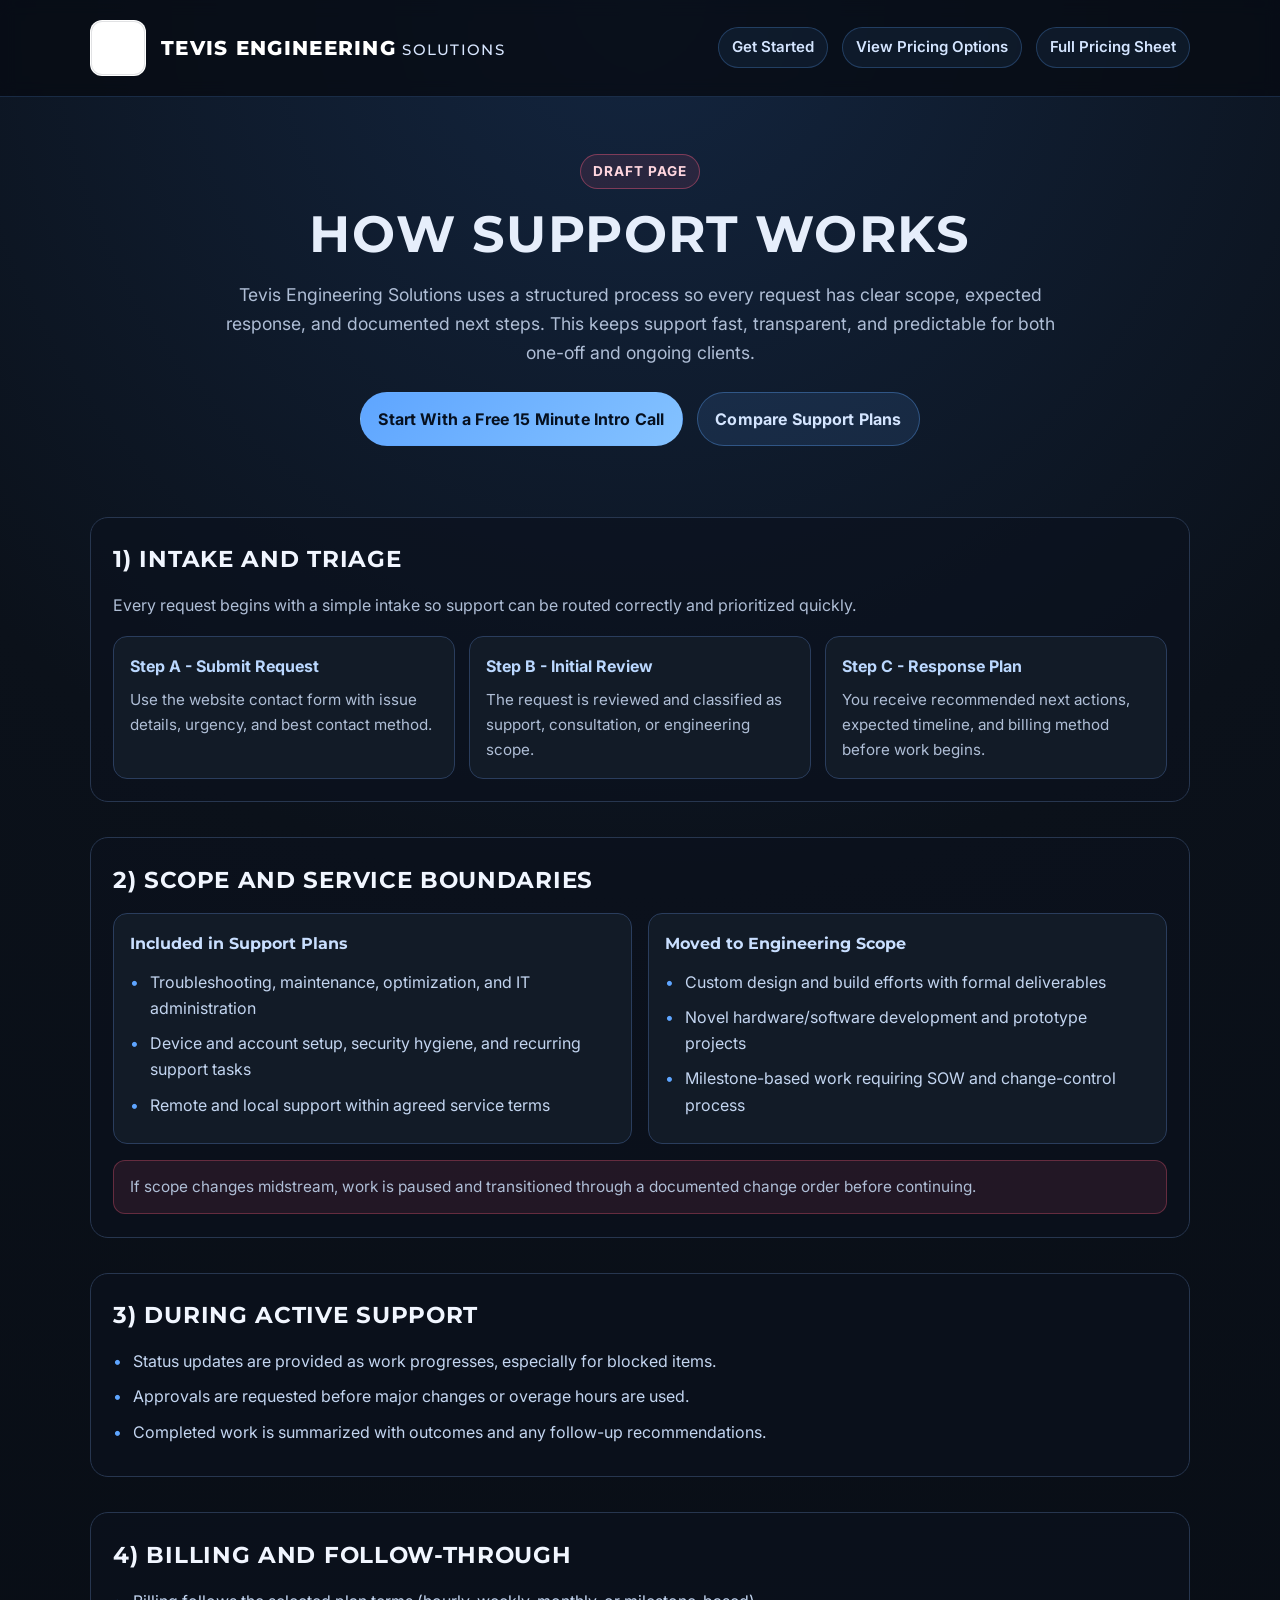
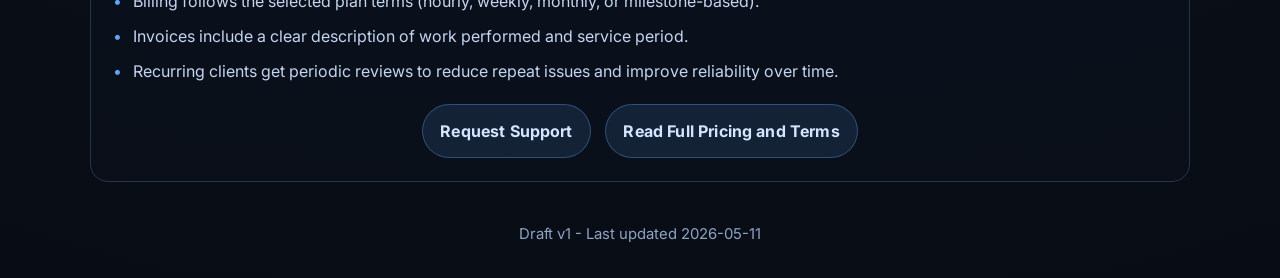
==== how_support_works.html @ e538a78a "Create how_support_works.html" ====
<!DOCTYPE html>
<html lang="en">
<head>
  <meta charset="UTF-8">
  <meta name="viewport" content="width=device-width, initial-scale=1.0">
  <title>How Support Works | Tevis Engineering Solutions</title>
  <meta name="description" content="How Tevis Engineering Solutions support works: intake, triage, scope, delivery, billing, and service boundaries.">
  <link rel="preconnect" href="https://fonts.googleapis.com">
  <link rel="preconnect" href="https://fonts.gstatic.com" crossorigin>
  <link href="https://fonts.googleapis.com/css2?family=Inter:wght@400;500;600;700&family=Montserrat:wght@500;700;800&display=swap" rel="stylesheet">
  <style>
    :root {
      --bg: #0b111a;
      --card: #121b27;
      --text: #e6eefb;
      --muted: #afbed6;
      --line: #27364f;
      --blue: #5ea5ff;
      --blue-deep: #1d4f94;
      --accent: #ff5c7f;
    }
    * { box-sizing: border-box; margin: 0; padding: 0; }
    html { scroll-behavior: smooth; }
    body {
      font-family: "Inter", "Segoe UI", system-ui, sans-serif;
      background: radial-gradient(circle at top, #13253f 0%, var(--bg) 45%, #080d15 100%);
      color: var(--text);
      line-height: 1.65;
    }
    .container {
      width: min(1100px, 92%);
      margin: 0 auto;
    }
    .topbar {
      position: sticky;
      top: 0;
      z-index: 20;
      backdrop-filter: blur(8px);
      background: rgba(7, 11, 18, 0.78);
      border-bottom: 1px solid rgba(94, 165, 255, 0.2);
    }
    .topbar-inner {
      display: flex;
      align-items: center;
      justify-content: space-between;
      gap: 1rem;
      padding: 1.05rem 0;
    }
    .brand {
      display: inline-flex;
      align-items: center;
      gap: 0.95rem;
      color: var(--text);
      text-decoration: none;
      min-height: 62px;
      padding-right: 1rem;
    }
    .logo-slot {
      /* Final logo image target size: 56px x 56px */
      width: 56px;
      height: 56px;
      border-radius: 12px;
      background: #ffffff;
      border: 1px solid rgba(255, 255, 255, 0.4);
      box-shadow: inset 0 0 0 1px rgba(8, 17, 34, 0.12);
      display: inline-block;
    }
    .logo-lockup {
      display: flex;
      align-items: baseline;
      gap: 0.4rem;
      font-family: "Montserrat", sans-serif;
      line-height: 1;
      text-transform: uppercase;
      letter-spacing: 0.08em;
      white-space: nowrap;
    }
    .logo-primary {
      font-size: 1.26rem;
      font-weight: 800;
      color: #ffffff;
    }
    .logo-secondary {
      font-size: 0.94rem;
      font-weight: 500;
      color: #d8e6ff;
    }
    .link-row {
      display: flex;
      align-items: center;
      gap: 0.9rem;
      flex-wrap: wrap;
    }
    .link-row a {
      color: #d4e5ff;
      text-decoration: none;
      font-weight: 600;
      font-size: 0.94rem;
      border: 1px solid rgba(94, 165, 255, 0.26);
      border-radius: 999px;
      padding: 0.45rem 0.8rem;
      background: rgba(94, 165, 255, 0.08);
      transition: background 0.2s ease, transform 0.2s ease;
    }
    .link-row a:hover {
      background: rgba(94, 165, 255, 0.18);
      transform: translateY(-1px);
    }
    .hero {
      padding: 3.6rem 0 2.2rem;
      text-align: center;
    }
    .eyebrow {
      display: inline-block;
      padding: 0.32rem 0.75rem;
      border: 1px solid rgba(255, 92, 127, 0.4);
      border-radius: 999px;
      color: #ffd6df;
      font-size: 0.85rem;
      letter-spacing: 0.07em;
      text-transform: uppercase;
      font-weight: 700;
      margin-bottom: 1rem;
      background: rgba(255, 92, 127, 0.1);
    }
    h1 {
      font-family: "Montserrat", sans-serif;
      text-transform: uppercase;
      letter-spacing: 0.03em;
      font-size: clamp(2rem, 6vw, 3.2rem);
      line-height: 1.15;
      margin-bottom: 1rem;
    }
    .hero p {
      max-width: 850px;
      margin: 0 auto;
      color: var(--muted);
      font-size: 1.1rem;
    }
    .btn-row {
      display: flex;
      justify-content: center;
      gap: 0.85rem;
      flex-wrap: wrap;
      margin-top: 1.6rem;
    }
    .btn {
      display: inline-block;
      text-decoration: none;
      border-radius: 999px;
      padding: 0.8rem 1.1rem;
      font-weight: 700;
      letter-spacing: 0.01em;
      border: 1px solid transparent;
    }
    .btn-primary {
      background: linear-gradient(135deg, var(--blue), #84c2ff);
      color: #06101f;
    }
    .btn-secondary {
      border-color: rgba(94, 165, 255, 0.35);
      background: rgba(94, 165, 255, 0.12);
      color: #d4e5ff;
    }
    .section {
      margin-top: 2.2rem;
      background: rgba(11, 18, 30, 0.66);
      border: 1px solid var(--line);
      border-radius: 18px;
      padding: 1.4rem;
    }
    .section h2 {
      font-family: "Montserrat", sans-serif;
      text-transform: uppercase;
      letter-spacing: 0.03em;
      font-size: 1.45rem;
      margin-bottom: 0.85rem;
      color: #f1f6ff;
    }
    .section p {
      color: var(--muted);
    }
    .steps {
      display: grid;
      grid-template-columns: repeat(auto-fit, minmax(220px, 1fr));
      gap: 0.9rem;
      margin-top: 1.1rem;
    }
    .step {
      background: var(--card);
      border: 1px solid #2a3d5d;
      border-radius: 14px;
      padding: 1rem;
    }
    .step strong {
      display: inline-block;
      color: #bbd8ff;
      margin-bottom: 0.45rem;
    }
    .step p {
      font-size: 0.95rem;
    }
    ul {
      list-style: none;
      margin-top: 0.7rem;
    }
    li {
      position: relative;
      padding-left: 1.25rem;
      margin-bottom: 0.55rem;
      color: #c3d5f0;
    }
    li::before {
      content: "•";
      color: var(--blue);
      position: absolute;
      left: 0;
      top: 0;
    }
    .grid-two {
      display: grid;
      grid-template-columns: repeat(auto-fit, minmax(270px, 1fr));
      gap: 0.95rem;
      margin-top: 0.9rem;
    }
    .panel {
      background: var(--card);
      border: 1px solid #2a3d5d;
      border-radius: 14px;
      padding: 1rem;
    }
    .panel h3 {
      font-family: "Montserrat", sans-serif;
      color: #c9dfff;
      margin-bottom: 0.55rem;
      font-size: 1.02rem;
    }
    .note {
      margin-top: 1rem;
      padding: 0.85rem 1rem;
      border-radius: 12px;
      border: 1px solid rgba(255, 92, 127, 0.3);
      background: rgba(255, 92, 127, 0.1);
      color: #ffd9e3;
      font-size: 0.96rem;
    }
    footer {
      margin: 2.5rem 0 2rem;
      text-align: center;
      color: #8ea3c4;
      font-size: 0.93rem;
    }
    @media (max-width: 640px) {
      .topbar-inner {
        flex-direction: column;
        align-items: flex-start;
      }
      .brand {
        min-height: 52px;
      }
      .logo-slot {
        width: 48px;
        height: 48px;
      }
      .logo-primary {
        font-size: 1.05rem;
      }
      .logo-secondary {
        font-size: 0.8rem;
      }
      .hero {
        padding-top: 2.8rem;
      }
      .section {
        padding: 1.1rem;
      }
    }
  </style>
</head>
<body>
  <div class="topbar">
    <div class="container topbar-inner">
      <a href="index.html" class="brand" aria-label="Back to Tevis Engineering Solutions home">
        <!-- White logo placeholder. Replace with <img> sized 56px x 56px (desktop), 48px x 48px (mobile). -->
        <!-- Example: <img src="assets/logo.png" alt="Tevis Engineering Solutions logo" class="logo-slot"> -->
        <span class="logo-slot" aria-hidden="true"></span>
        <span class="logo-lockup">
          <span class="logo-primary">Tevis Engineering</span>
          <span class="logo-secondary">Solutions</span>
        </span>
      </a>
      <div class="link-row">
        <a href="index.html#contact">Get Started</a>
        <a href="index.html#pricing">View Pricing Options</a>
        <a href="Tevis_Engineering_Solutions_Service_Pricing_Sheet.html">Full Pricing Sheet</a>
      </div>
    </div>
  </div>

  <main class="container">
    <section class="hero">
      <span class="eyebrow">Draft Page</span>
      <h1>How Support Works</h1>
      <p>
        Tevis Engineering Solutions uses a structured process so every request has clear scope, expected response, and documented next steps.
        This keeps support fast, transparent, and predictable for both one-off and ongoing clients.
      </p>
      <div class="btn-row">
        <a class="btn btn-primary" href="index.html#contact">Start With a Free 15 Minute Intro Call</a>
        <a class="btn btn-secondary" href="index.html#pricing">Compare Support Plans</a>
      </div>
    </section>

    <section class="section">
      <h2>1) Intake and Triage</h2>
      <p>Every request begins with a simple intake so support can be routed correctly and prioritized quickly.</p>
      <div class="steps">
        <div class="step">
          <strong>Step A - Submit Request</strong>
          <p>Use the website contact form with issue details, urgency, and best contact method.</p>
        </div>
        <div class="step">
          <strong>Step B - Initial Review</strong>
          <p>The request is reviewed and classified as support, consultation, or engineering scope.</p>
        </div>
        <div class="step">
          <strong>Step C - Response Plan</strong>
          <p>You receive recommended next actions, expected timeline, and billing method before work begins.</p>
        </div>
      </div>
    </section>

    <section class="section">
      <h2>2) Scope and Service Boundaries</h2>
      <div class="grid-two">
        <div class="panel">
          <h3>Included in Support Plans</h3>
          <ul>
            <li>Troubleshooting, maintenance, optimization, and IT administration</li>
            <li>Device and account setup, security hygiene, and recurring support tasks</li>
            <li>Remote and local support within agreed service terms</li>
          </ul>
        </div>
        <div class="panel">
          <h3>Moved to Engineering Scope</h3>
          <ul>
            <li>Custom design and build efforts with formal deliverables</li>
            <li>Novel hardware/software development and prototype projects</li>
            <li>Milestone-based work requiring SOW and change-control process</li>
          </ul>
        </div>
      </div>
      <p class="note">If scope changes midstream, work is paused and transitioned through a documented change order before continuing.</p>
    </section>

    <section class="section">
      <h2>3) During Active Support</h2>
      <ul>
        <li>Status updates are provided as work progresses, especially for blocked items.</li>
        <li>Approvals are requested before major changes or overage hours are used.</li>
        <li>Completed work is summarized with outcomes and any follow-up recommendations.</li>
      </ul>
    </section>

    <section class="section">
      <h2>4) Billing and Follow-Through</h2>
      <ul>
        <li>Billing follows the selected plan terms (hourly, weekly, monthly, or milestone-based).</li>
        <li>Invoices include a clear description of work performed and service period.</li>
        <li>Recurring clients get periodic reviews to reduce repeat issues and improve reliability over time.</li>
      </ul>
      <div class="btn-row" style="margin-top:1.25rem;">
        <a class="btn btn-secondary" href="index.html#contact">Request Support</a>
        <a class="btn btn-secondary" href="Tevis_Engineering_Solutions_Service_Pricing_Sheet.html">Read Full Pricing and Terms</a>
      </div>
    </section>

    <footer>
      Draft v1 - Last updated 2026-05-11
    </footer>
  </main>
</body>
</html>
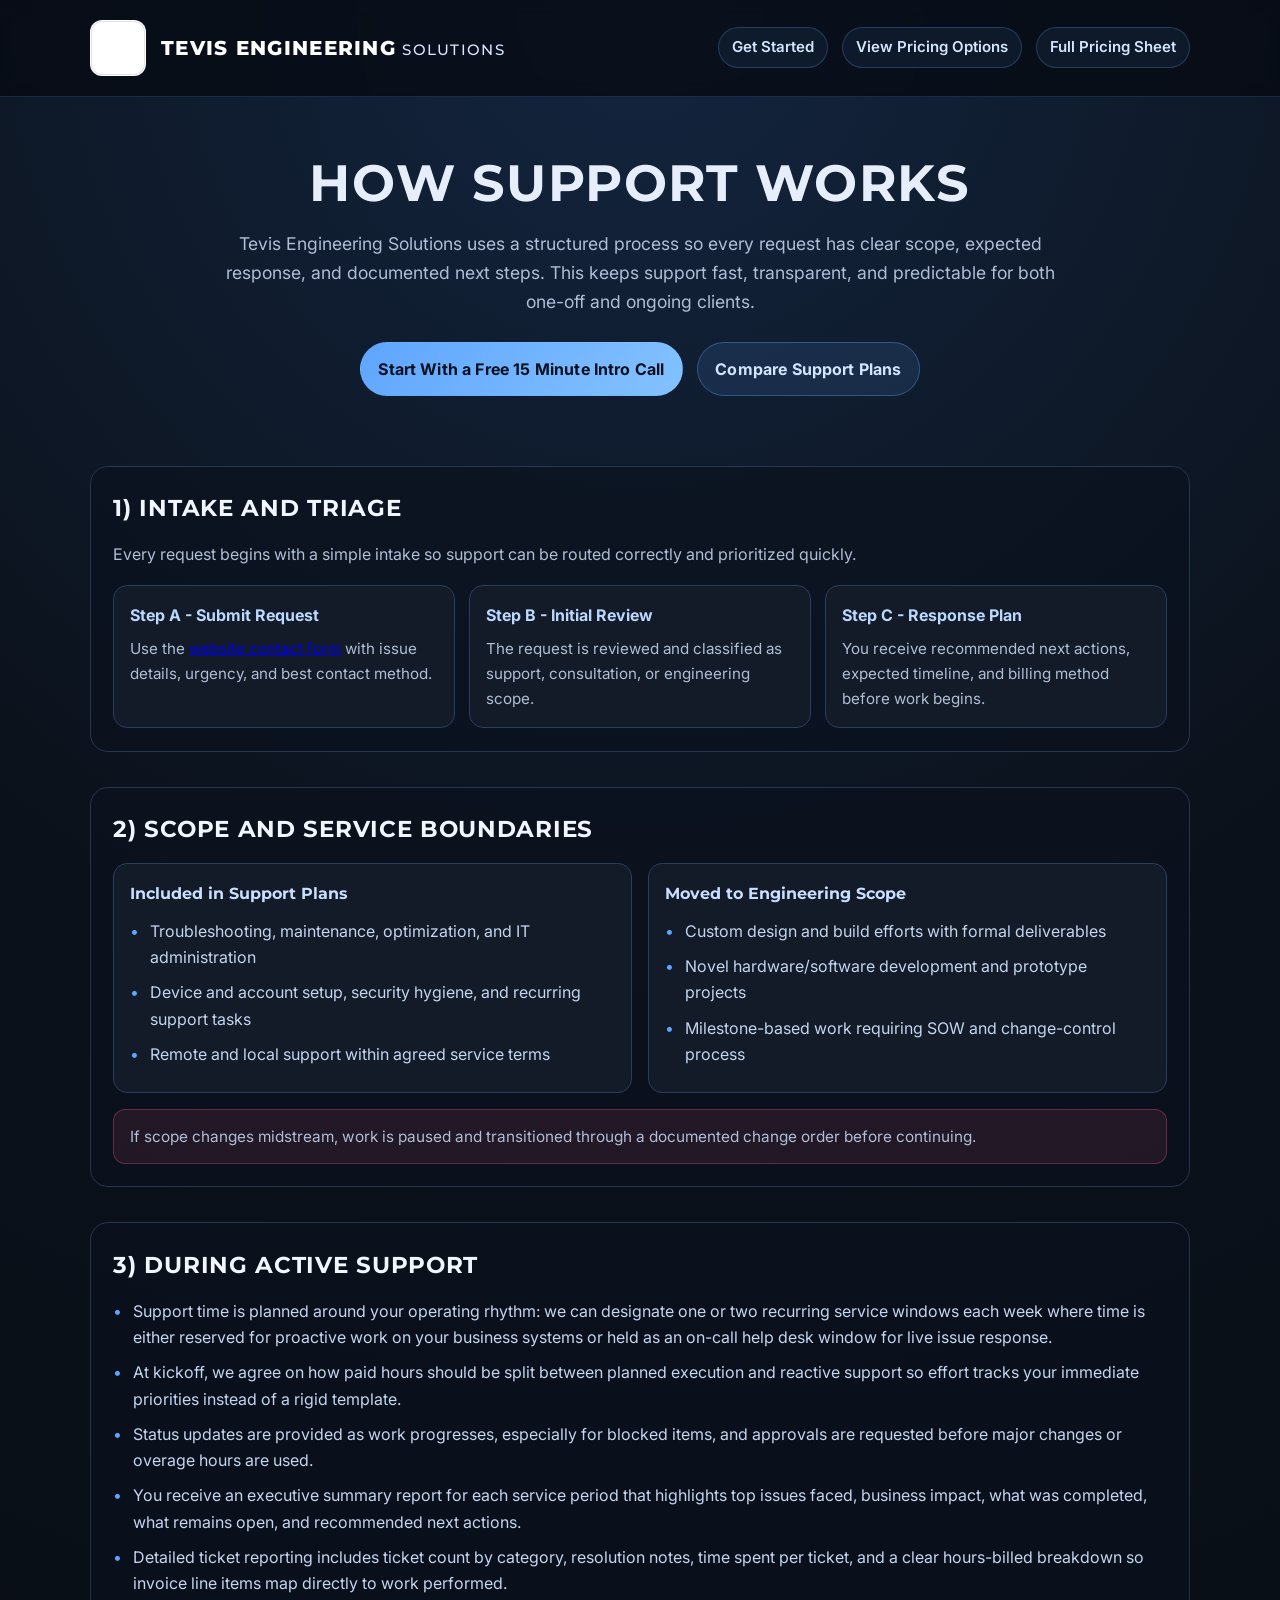
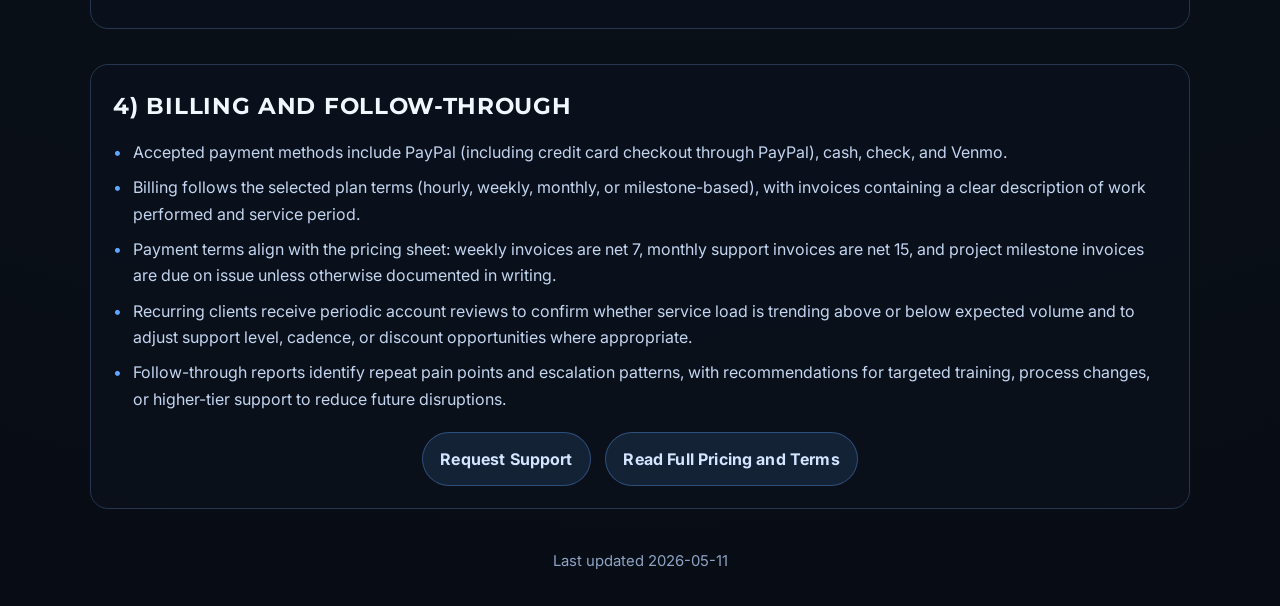
==== commit df46ca0c: "Update how_support_works.html" ====
--- a/how_support_works.html
+++ b/how_support_works.html
@@ -292,14 +292,13 @@
       <div class="link-row">
         <a href="index.html#contact">Get Started</a>
         <a href="index.html#pricing">View Pricing Options</a>
-        <a href="Tevis_Engineering_Solutions_Service_Pricing_Sheet.html">Full Pricing Sheet</a>
+        <a href="pricing_sheet.html">Full Pricing Sheet</a>
       </div>
     </div>
   </div>
 
   <main class="container">
     <section class="hero">
-      <span class="eyebrow">Draft Page</span>
       <h1>How Support Works</h1>
       <p>
         Tevis Engineering Solutions uses a structured process so every request has clear scope, expected response, and documented next steps.
@@ -317,7 +316,7 @@
       <div class="steps">
         <div class="step">
           <strong>Step A - Submit Request</strong>
-          <p>Use the website contact form with issue details, urgency, and best contact method.</p>
+          <p>Use the <a href="index.html#contact">website contact form</a> with issue details, urgency, and best contact method.</p>
         </div>
         <div class="step">
           <strong>Step B - Initial Review</strong>
@@ -356,27 +355,31 @@
     <section class="section">
       <h2>3) During Active Support</h2>
       <ul>
-        <li>Status updates are provided as work progresses, especially for blocked items.</li>
-        <li>Approvals are requested before major changes or overage hours are used.</li>
-        <li>Completed work is summarized with outcomes and any follow-up recommendations.</li>
+        <li>Support time is planned around your operating rhythm: we can designate one or two recurring service windows each week where time is either reserved for proactive work on your business systems or held as an on-call help desk window for live issue response.</li>
+        <li>At kickoff, we agree on how paid hours should be split between planned execution and reactive support so effort tracks your immediate priorities instead of a rigid template.</li>
+        <li>Status updates are provided as work progresses, especially for blocked items, and approvals are requested before major changes or overage hours are used.</li>
+        <li>You receive an executive summary report for each service period that highlights top issues faced, business impact, what was completed, what remains open, and recommended next actions.</li>
+        <li>Detailed ticket reporting includes ticket count by category, resolution notes, time spent per ticket, and a clear hours-billed breakdown so invoice line items map directly to work performed.</li>
       </ul>
     </section>
 
     <section class="section">
       <h2>4) Billing and Follow-Through</h2>
       <ul>
-        <li>Billing follows the selected plan terms (hourly, weekly, monthly, or milestone-based).</li>
-        <li>Invoices include a clear description of work performed and service period.</li>
-        <li>Recurring clients get periodic reviews to reduce repeat issues and improve reliability over time.</li>
+        <li>Accepted payment methods include PayPal (including credit card checkout through PayPal), cash, check, and Venmo.</li>
+        <li>Billing follows the selected plan terms (hourly, weekly, monthly, or milestone-based), with invoices containing a clear description of work performed and service period.</li>
+        <li>Payment terms align with the pricing sheet: weekly invoices are net 7, monthly support invoices are net 15, and project milestone invoices are due on issue unless otherwise documented in writing.</li>
+        <li>Recurring clients receive periodic account reviews to confirm whether service load is trending above or below expected volume and to adjust support level, cadence, or discount opportunities where appropriate.</li>
+        <li>Follow-through reports identify repeat pain points and escalation patterns, with recommendations for targeted training, process changes, or higher-tier support to reduce future disruptions.</li>
       </ul>
       <div class="btn-row" style="margin-top:1.25rem;">
         <a class="btn btn-secondary" href="index.html#contact">Request Support</a>
-        <a class="btn btn-secondary" href="Tevis_Engineering_Solutions_Service_Pricing_Sheet.html">Read Full Pricing and Terms</a>
+        <a class="btn btn-secondary" href="pricing_sheet.html">Read Full Pricing and Terms</a>
       </div>
     </section>
 
     <footer>
-      Draft v1 - Last updated 2026-05-11
+      Last updated 2026-05-11
     </footer>
   </main>
 </body>
